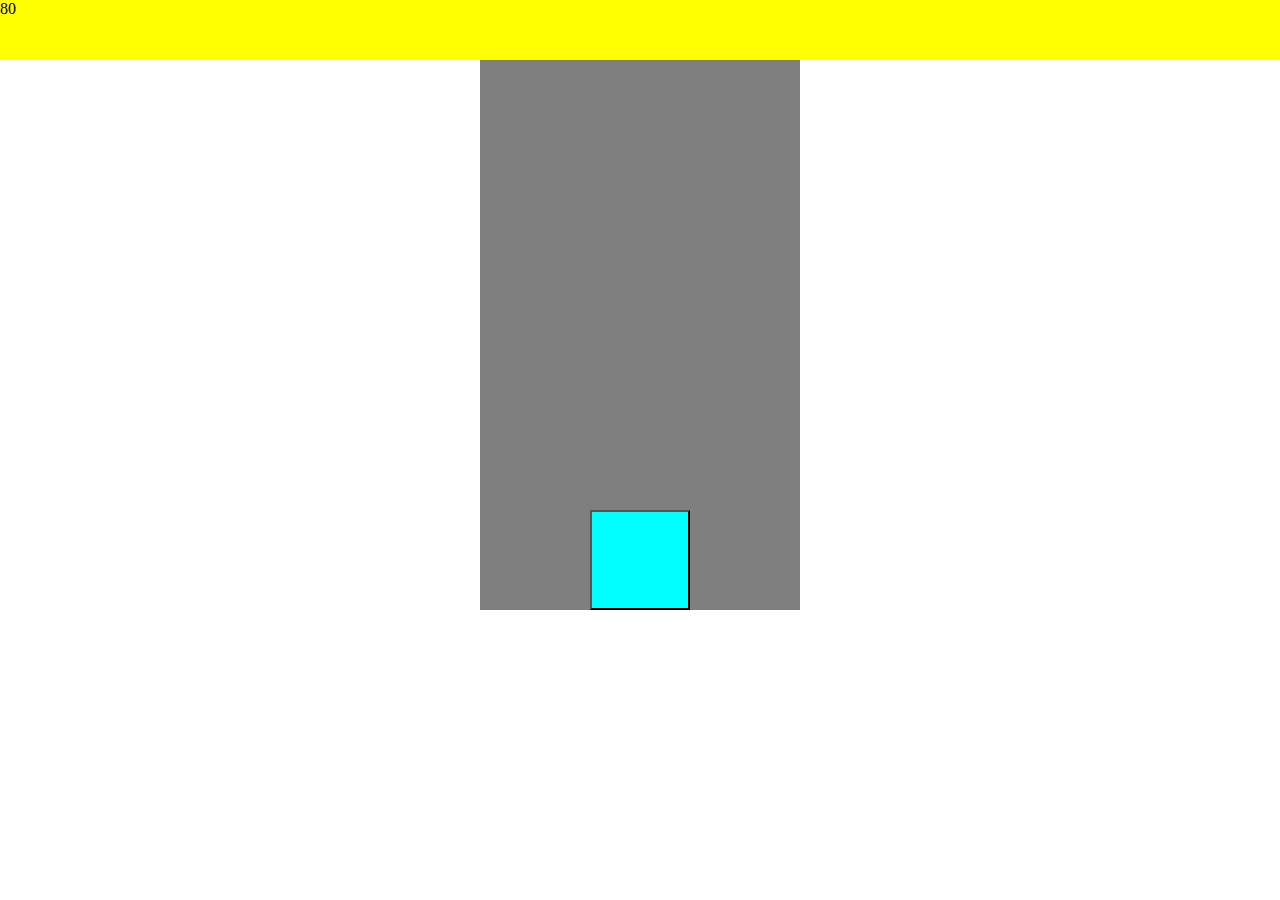
==== index.html @ cf4e9a6f "1.0" ====
<!DOCTYPE html>
<html lang="en">
<head>
    <meta charset="UTF-8">
    <meta name="viewport" content="width=device-width, initial-scale=1, shrink-to-fit=no">

    <title>Title</title>
    <link rel="stylesheet" href="./css/css.css">
    <style>
        *{
            margin: 0;
            padding: 0;
        }
    </style>
</head>
<body>
        <header>
            <div class="Score">80</div>
            <div class="progress"></div>
            <div class="time"></div>
            <div class="switch"> </div>
        </header>
        <div class="body">

            <input type="button" class="btn">
        </div>
</body>
<script src="index.js"></script>
</html>
---- css/css.css ----
html,body{
    height: 100%;
}
header{
    height: 60px;
    background-color: yellow;
}
.body{
    background-color: rgba(0,0,0,.5);
    position: relative;
    width: 320px;
    height: 550px;
    margin: 0 auto;
}
.btn{
    position: absolute;
    bottom: 0;
    width: 100px;
    height: 100px;
    left:calc(50% - 50px);
    background-color: aqua;
}
.bull,.red{
    width: 30px;
    height: 30px;
    background-color: aqua;
    position: absolute;
    bottom: 100px;
    left: calc(50% - 15px);
}
.red{
    background-color:red;
}
.target{
    width: 45px;
    height: 45px;
    background-color: blue;
    position:absolute;
    top: -20px;
    left: calc(50% - 22px);
}
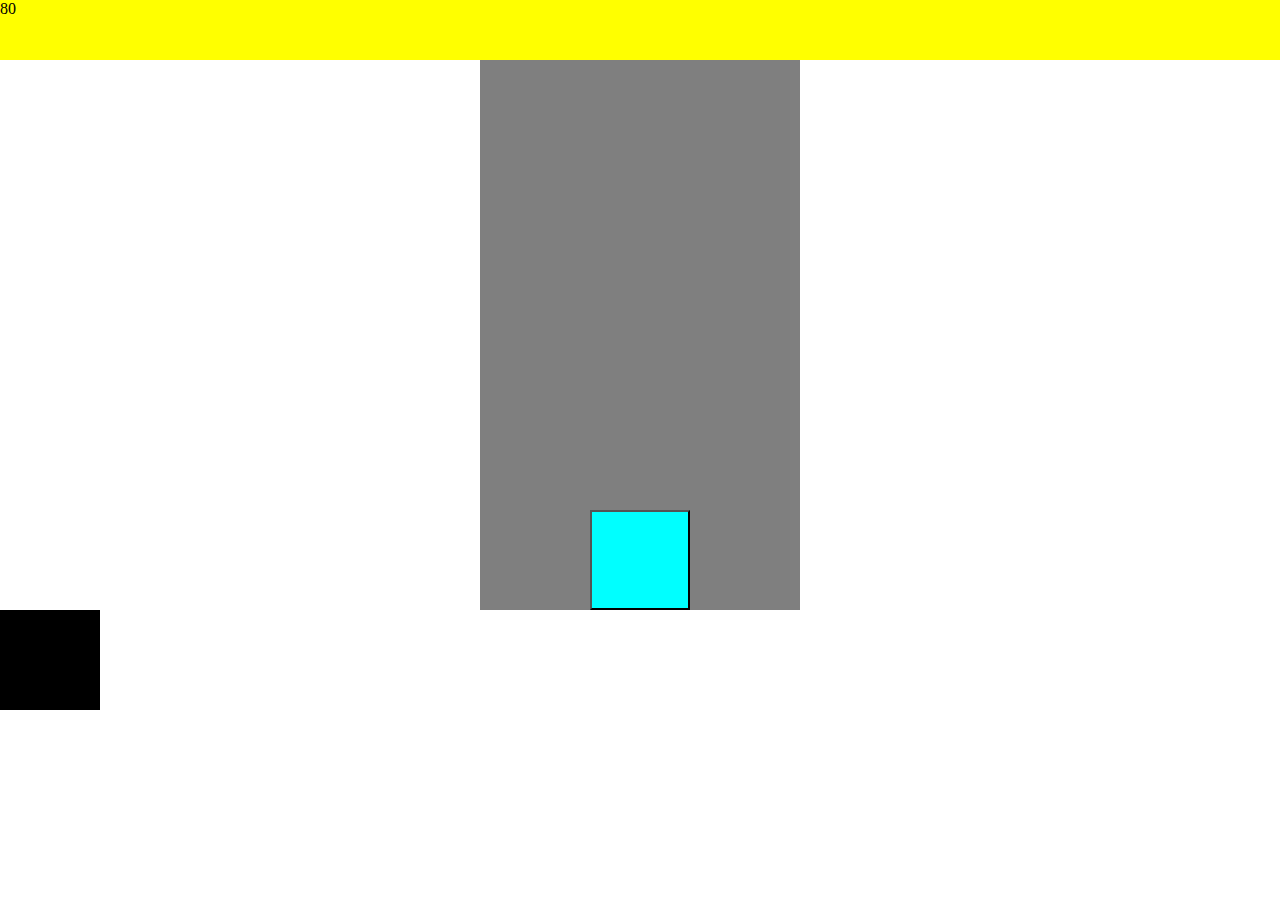
==== commit 6e8de188: "2018/08/04" ====
--- a/index.html
+++ b/index.html
@@ -24,6 +24,9 @@
 
             <input type="button" class="btn">
         </div>
+        <div class="over">
+            <span class="over1"></span>
+        </div>
 </body>
 <script src="index.js"></script>
 </html>--- a/css/css.css
+++ b/css/css.css
@@ -11,6 +11,7 @@
     width: 320px;
     height: 550px;
     margin: 0 auto;
+    overflow: hidden;
 }
 .btn{
     position: absolute;
@@ -38,4 +39,56 @@
     position:absolute;
     top: -20px;
     left: calc(50% - 22px);
+}
+.over{
+    position: absolute;
+    width: 100px;
+    height: 100px;
+    background-color: black;
+}
+.over .over1{
+    animation-name:myfirst,myfirst2;
+    animation-duration:0.8s,0.8s;
+    animation-delay:0s, 0.8s;
+    position: absolute;
+    display: block;
+    /*background: url("../img/aperture.png");*/
+
+}
+
+@keyframes myfirst{
+    from {
+        width: 0;
+        height: 0;
+        left: 50%;
+        top: 50%;
+        background: url("../img/aperture.png");
+        background-size: cover;
+    }
+    to{
+        width: 100px;
+        height: 100px;
+        left: calc(50% - 50px);
+        top:  calc(50% - 50px);
+        background: url("../img/aperture.png");
+        background-size: cover;
+    }
+}
+@keyframes myfirst2 {
+    from {
+        width: 100%;
+        height: 100%;
+        left:0;
+        bottom:-20px;
+        background: url("../img/Artboard 11.png") no-repeat;
+        background-size: 100%;
+    }
+    to{
+        width: 100%;
+        height: 100%;
+        left:0;
+        bottom:10px;
+        background: url("../img/Artboard 11.png") no-repeat;
+        background-size: 100%;
+    }
 }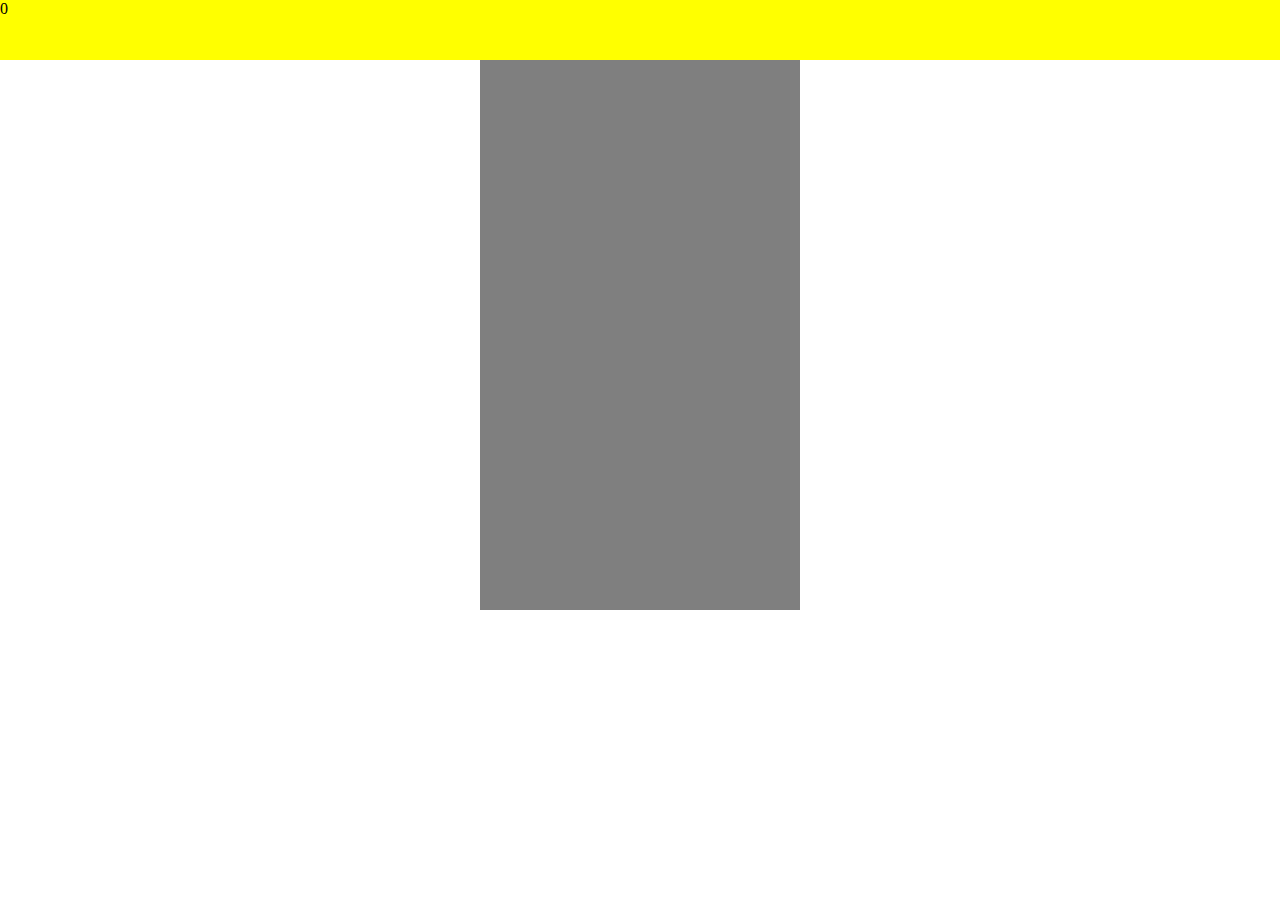
==== commit 3e3610f4: "2018/08/07" ====
--- a/index.html
+++ b/index.html
@@ -15,17 +15,14 @@
 </head>
 <body>
         <header>
-            <div class="Score">80</div>
+            <div class="Score">0</div>
             <div class="progress"></div>
             <div class="time"></div>
             <div class="switch"> </div>
         </header>
+
         <div class="body">
-
             <input type="button" class="btn">
-        </div>
-        <div class="over">
-            <span class="over1"></span>
         </div>
 </body>
 <script src="index.js"></script>
--- a/css/css.css
+++ b/css/css.css
@@ -19,23 +19,41 @@
     width: 100px;
     height: 100px;
     left:calc(50% - 50px);
-    background-color: aqua;
+    background:rgba(0,0,0,0) url("../img/bow_and_arrow.png");
+    background-size:cover;
+    border: 0;
+    outline: none;
 }
 .bull,.red{
     width: 30px;
     height: 30px;
-    background-color: aqua;
     position: absolute;
     bottom: 100px;
-    left: calc(50% - 15px);
+    left: calc(50% - 10px);
+}
+.bull{
+    background-image: url("../img/love.png");
+    background-size: 30px 30px;
 }
 .red{
-    background-color:red;
+    height: 60px;
+    background-image: url("../img/love.png");
+    background-size: 30px 30px;
 }
 .target{
     width: 45px;
     height: 45px;
-    background-color: blue;
+    background-image: url("../img/boy.png");
+    background-size:cover;
+    position:absolute;
+    top: -20px;
+    left: calc(50% - 22px);
+}
+.target2{
+    background-image: url("../img/girl.png");
+    background-size:cover;
+    width: 45px;
+    height: 45px;
     position:absolute;
     top: -20px;
     left: calc(50% - 22px);
@@ -44,7 +62,7 @@
     position: absolute;
     width: 100px;
     height: 100px;
-    background-color: black;
+    background-color: rgba(0,0,0,0);
 }
 .over .over1{
     animation-name:myfirst,myfirst2;
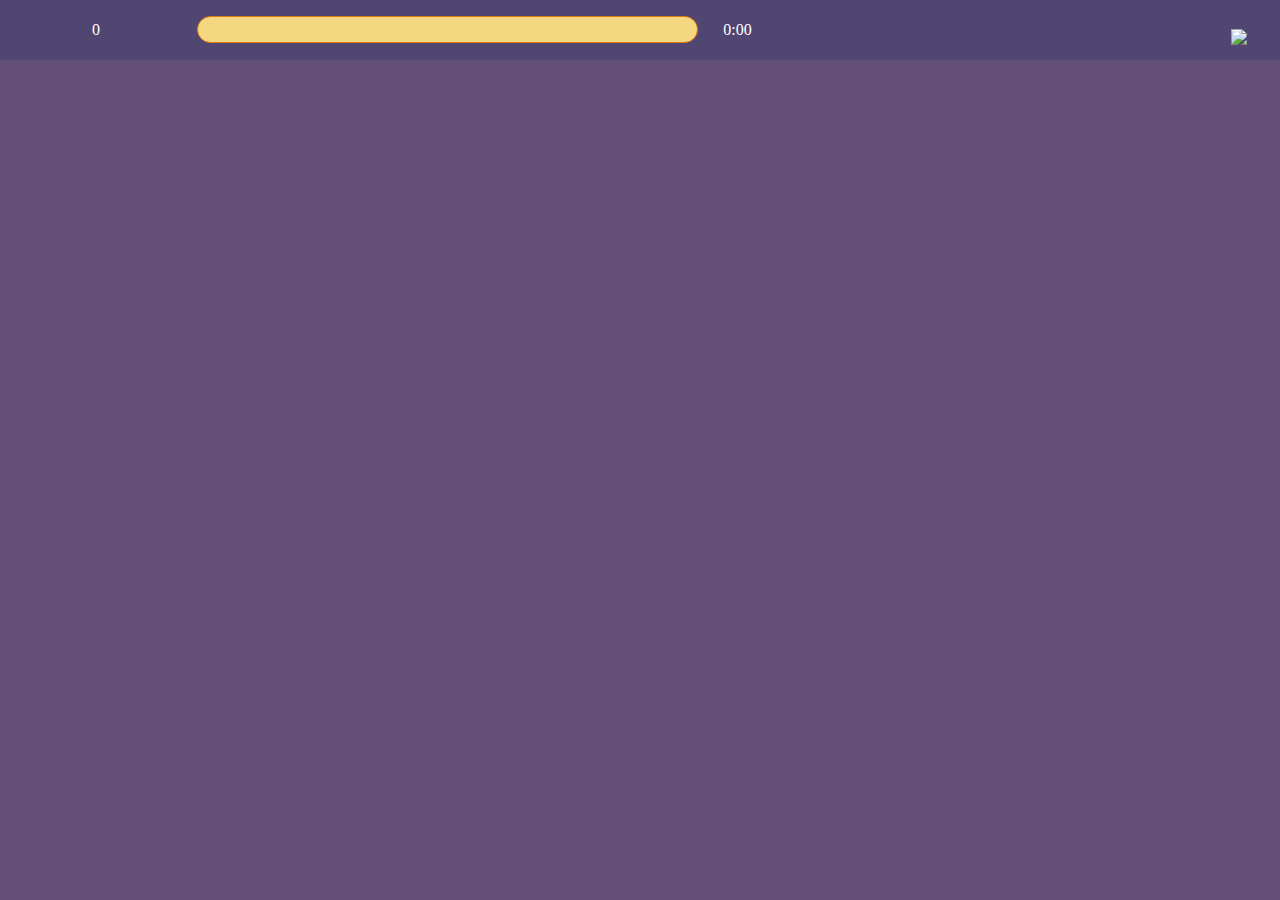
==== commit a2960e49: "20180/08/08" ====
--- a/index.html
+++ b/index.html
@@ -16,11 +16,10 @@
 <body>
         <header>
             <div class="Score">0</div>
-            <div class="progress"></div>
-            <div class="time"></div>
-            <div class="switch"> </div>
+            <div class="progress"> <span class="hen"> </span></div>
+            <div class="time">0:00</div>
+            <div class="StopAndStart"><img src="./img/stop.png"></div>
         </header>
-
         <div class="body">
             <input type="button" class="btn">
         </div>
--- a/css/css.css
+++ b/css/css.css
@@ -1,17 +1,53 @@
 html,body{
     height: 100%;
 }
+body{
+    background-color: #634E75;
+}
 header{
     height: 60px;
-    background-color: yellow;
+    background-color: #514572;
 }
+header div{
+    height: 100%;
+    float: left;
+    line-height: 60px;
+}
+header div:nth-child(1){
+    width: 15%;
+    text-align: center;
+    color: white;
+}
+header .progress{
+    width: 39%;
+    height: 25px;
+    background-color: #F4D781;
+    border: 1px solid #DD7A0A;
+    border-radius: 20px;
+    margin: 16px 5px;
+}
+header .time{
+    color: white;
+    margin: 0 20px;
+}
+header .StopAndStart{
+    width: 39px;
+    height: 39px;
+    margin-top: 10px;
+    float: right;
+    margin-right: 10px;
+}
+
 .body{
     background-color: rgba(0,0,0,.5);
     position: relative;
-    width: 320px;
     height: 550px;
     margin: 0 auto;
     overflow: hidden;
+    max-width: 414px;
+    min-width: 320px;
+    background: url("../img/bodybgi.png");
+    background-position: 50% 50%;
 }
 .btn{
     position: absolute;
@@ -70,8 +106,6 @@
     animation-delay:0s, 0.8s;
     position: absolute;
     display: block;
-    /*background: url("../img/aperture.png");*/
-
 }
 
 @keyframes myfirst{
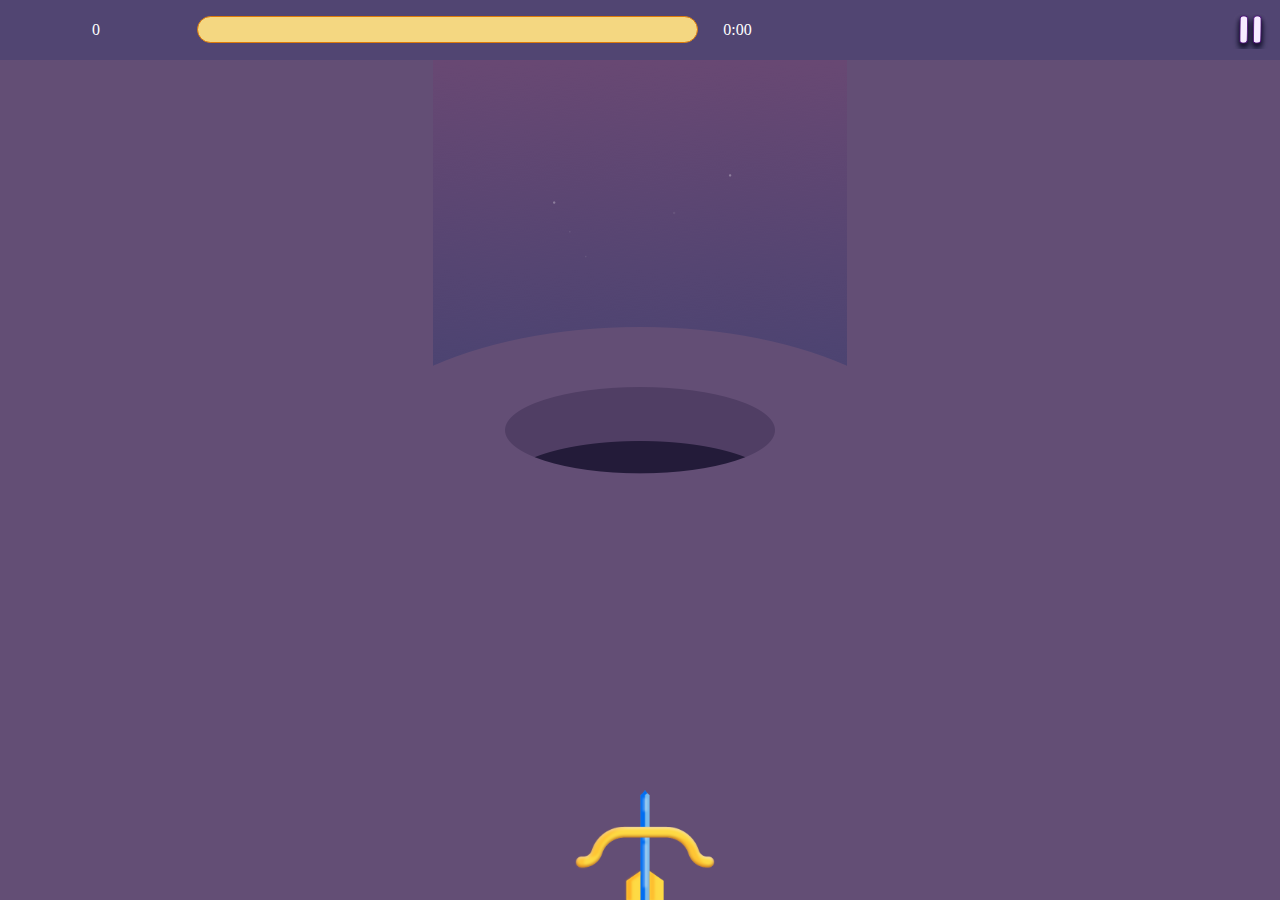
==== commit 03f9b1d9: "20180/08/09" ====
--- a/index.html
+++ b/index.html
@@ -21,8 +21,9 @@
             <div class="StopAndStart"><img src="./img/stop.png"></div>
         </header>
         <div class="body">
-            <input type="button" class="btn">
+
         </div>
+        <input type="button" class="btn">
 </body>
 <script src="index.js"></script>
 </html>--- a/css/css.css
+++ b/css/css.css
@@ -3,6 +3,11 @@
 }
 body{
     background-color: #634E75;
+    -moz-user-select: none;
+    -webkit-user-select: none;
+    -ms-user-select: none;
+    -khtml-user-select: none;
+    user-select: none;
 }
 header{
     height: 60px;
@@ -52,13 +57,17 @@
 .btn{
     position: absolute;
     bottom: 0;
-    width: 100px;
-    height: 100px;
-    left:calc(50% - 50px);
-    background:rgba(0,0,0,0) url("../img/bow_and_arrow.png");
+    width: 140px;
+    height: 125px;
+    left: calc(50% - 65px);
+    background-color:rgba(0,0,0,0);
+    background-image:url("../img/bow_and_arrow.png");
     background-size:cover;
     border: 0;
     outline: none;
+}
+.btn:active{
+    background-image:url("../img/bow_and_arrow_ed.png");
 }
 .bull,.red{
     width: 30px;
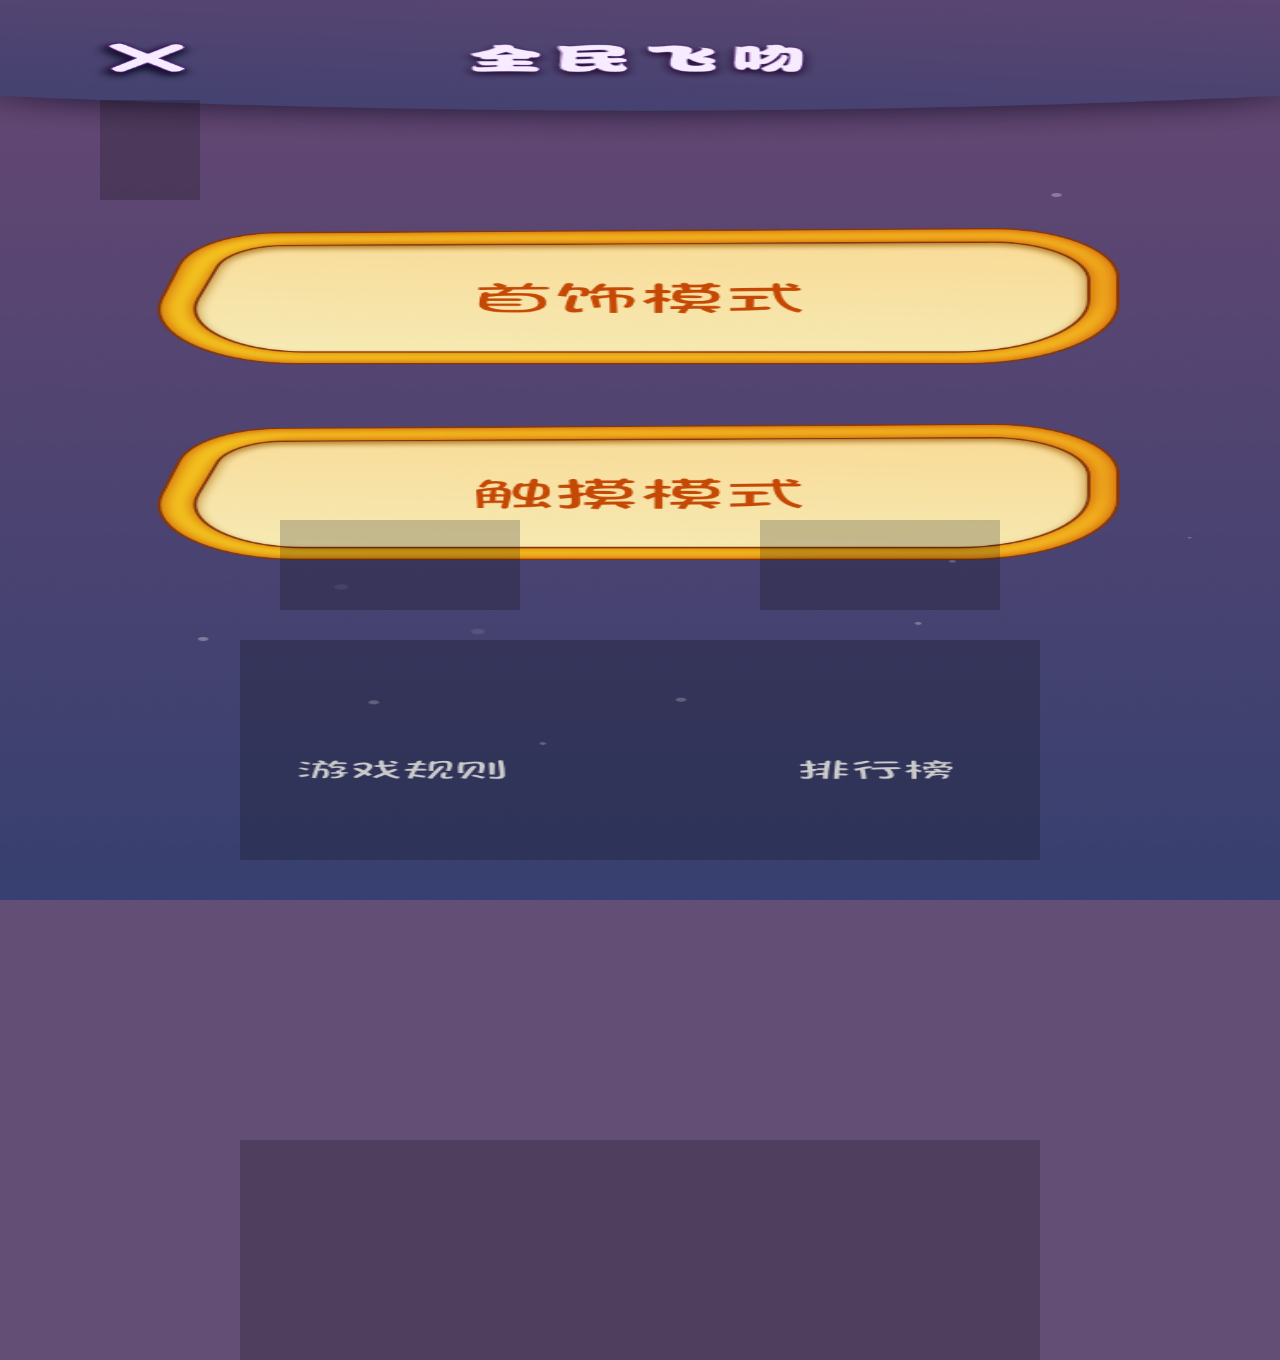
==== commit 22e3372c: "2.0" ====
--- a/index.html
+++ b/index.html
@@ -14,9 +14,20 @@
     </style>
 </head>
 <body>
+    <DIV class="index">
+        <span class="Close"></span>
+        <span class="Start1"></span>
+        <span class="Start2"></span>
+        <span class="rule"></span>
+        <span class="king"></span>
+    </DIV>
+    <div class="_rule">
+        <span class="_ruleBox"> </span>
+    </div>
+    <div class="_body">
         <header>
             <div class="Score">0</div>
-            <div class="progress"> <span class="hen"> </span></div>
+            <div class="progress"> <span class="hen"></span></div>
             <div class="time">0:00</div>
             <div class="StopAndStart"><img src="./img/stop.png"></div>
         </header>
@@ -24,6 +35,61 @@
 
         </div>
         <input type="button" class="btn">
+    </div>
 </body>
 <script src="index.js"></script>
+<script>
+    var can = window.innerWidth/640;
+    /**关闭按钮位置**/
+     var Close = document.querySelector(".Close");
+         Close.style.left=50*can+"px";
+         Close.style.top=50*can+"px";
+         Close.style.width=50*can+"px";
+         Close.style.height=50*can+"px";
+    /**游戏模式按钮1位置**/
+    var Start1 = document.querySelector(".Start1");
+        Start1.style.left=120*can+"px";
+        Start1.style.top=320*can+"px";
+        Start1.style.width=400*can+"px";
+        Start1.style.height=110*can+"px";
+    /**游戏模式按钮2位置**/
+    var Start2 = document.querySelector(".Start2");
+        Start2.style.left=120*can+"px";
+        Start2.style.top=570*can+"px";
+        Start2.style.width=400*can+"px";
+        Start2.style.height=110*can+"px";
+     /**游戏规则按钮位置**/
+     var rule = document.querySelector(".rule");
+         rule.style.left=140*can+"px";
+         rule.style.bottom=145*can+"px";
+         rule.style.width=120*can+"px";
+         rule.style.height=45*can+"px";
+      /**排行榜位置**/
+      var king = document.querySelector(".king");
+          king.style.right=140*can+"px";
+          king.style.bottom=145*can+"px";
+          king.style.width=120*can+"px";
+          king.style.height=45*can+"px";
+       /**规则关闭按钮**/
+       var _ruleBox= document.querySelector("._ruleBox");
+            _ruleBox.style.left=50*can+"px";
+            _ruleBox.style.top=50*can+"px";
+            _ruleBox.style.width=50*can+"px";
+            _ruleBox.style.height=50*can+"px";
+
+      /**跳转出各种页面**/
+      var _index= document.querySelector(".index"),
+          _rule = document.querySelector("._rule");
+      Start2.onclick=function(){
+          _index.style.top="-100%";
+          a.init()
+      };
+        rule.onclick=function(){
+            _rule.style.top="0px";
+        };
+    _ruleBox.onclick=function(){
+        _rule.style.top="-100%"
+    };
+
+</script>
 </html>--- a/css/css.css
+++ b/css/css.css
@@ -1,5 +1,7 @@
 html,body{
     height: 100%;
+    width: 100%;
+    overflow: hidden;
 }
 body{
     background-color: #634E75;
@@ -10,8 +12,9 @@
     user-select: none;
 }
 header{
-    height: 60px;
+    height: 70px;
     background-color: #514572;
+    border-radius: 0 0 50px 50px;
 }
 header div{
     height: 100%;
@@ -30,6 +33,21 @@
     border: 1px solid #DD7A0A;
     border-radius: 20px;
     margin: 16px 5px;
+    padding: 3px;
+    box-sizing: border-box;
+    position: relative;
+}
+.progress .hen{
+    position: absolute;
+    top: 2px;
+    bottom: 2px;
+    display: inline-block;
+    left: 2px;
+    right: 2px;
+    background-color: #DF8116;
+    border: 2px solid #86360A;
+    border-radius: 20px;
+    transition: all .8s;
 }
 header .time{
     color: white;
@@ -114,7 +132,12 @@
     animation-duration:0.8s,0.8s;
     animation-delay:0s, 0.8s;
     position: absolute;
-    display: block;
+    font-family:LcdD;
+    width: 100%;
+    color: #FF5EDC;
+    font-size: 50px;
+    text-align: center;
+    display: inline-block;
 }
 
 @keyframes myfirst{
@@ -135,21 +158,35 @@
         background-size: cover;
     }
 }
-@keyframes myfirst2 {
-    from {
-        width: 100%;
-        height: 100%;
-        left:0;
-        bottom:-20px;
-        background: url("../img/Artboard 11.png") no-repeat;
-        background-size: 100%;
-    }
-    to{
-        width: 100%;
-        height: 100%;
-        left:0;
-        bottom:10px;
-        background: url("../img/Artboard 11.png") no-repeat;
-        background-size: 100%;
-    }
-}+@font-face
+{
+    font-family: LcdD;
+    src: url(LcdD.ttf);
+}
+.index{
+    position: absolute;
+    width: 100%;
+    height: 100%;
+    top: 0;
+    right: 0;
+    background:url("../img/index.png");
+    background-size: 100% 100%;
+    z-index: 998;
+    transition: all .8s;
+}
+._rule{
+    position: absolute;
+    width: 100%;
+    height: 100%;
+    top: -100%;
+    right: 0;
+    background:url("../img/rule.png");
+    background-size: 100% 100%;
+    z-index: 999;
+    transition: all .8s;
+}
+.Close,.Start1,.Start2,.rule,.king,._ruleBox{
+    position: absolute;
+    background-color: yellow;
+    background-color: rgba(0,0,0,.2);
+}
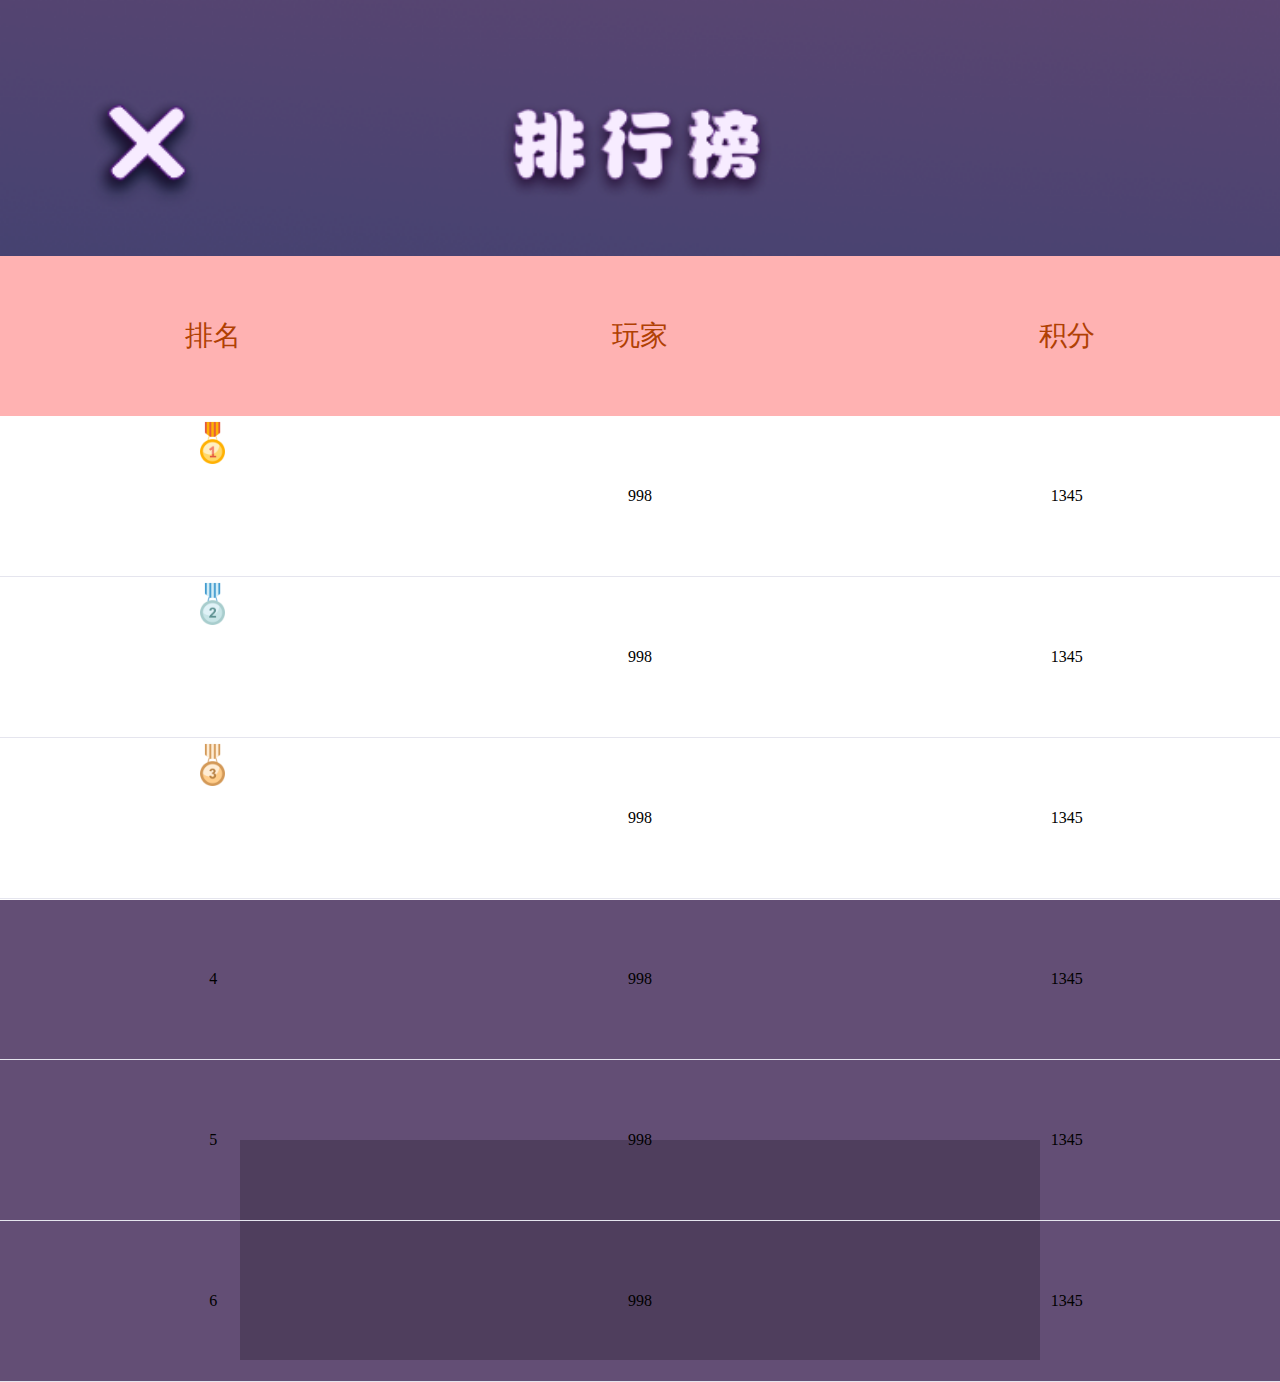
==== commit 171b5756: "08/13" ====
--- a/index.html
+++ b/index.html
@@ -14,16 +14,79 @@
     </style>
 </head>
 <body>
-    <DIV class="index">
+    <!--首页-->
+    <div class="b index">
         <span class="Close"></span>
         <span class="Start1"></span>
         <span class="Start2"></span>
         <span class="rule"></span>
         <span class="king"></span>
-    </DIV>
-    <div class="_rule">
+    </div>
+    <!--规则-->
+    <div class="b _rule">
         <span class="_ruleBox"> </span>
     </div>
+    <!--结算-->
+    <div class="b ement">
+        <span class="ement_del Close"></span>
+        <span class="factios"></span>
+        <span class="record"><span>最高记录&nbsp;</span></span>
+        <span class="record1"><span>排名&nbsp;</span></span>
+        <span class="record_rou"></span>
+        <span class="Replay"></span>
+    </div>
+    <!--暂停-->
+    <div class="b sup">
+        <span class="_1"></span>
+        <span class="_2"></span>
+        <span class="_3"></span>
+        <span class="_4"></span>
+    </div>
+    <!--排行-->
+    <div class="b paihang">
+        <table  cellspacing="0">
+            <thead>
+                <tr>
+                    <td>排名</td>
+                    <td>玩家</td>
+                    <td>积分</td>
+                </tr>
+            </thead>
+            <tbody>
+                <tr>
+                    <td><img src="./img/medals1.png"></td>
+                    <td><img src=""><span></span>998</td>
+                    <td>1345</td>
+                </tr>
+                <tr>
+                    <td><img src="./img/medals2.png"></td>
+                    <td><img src=""><span></span>998</td>
+                    <td>1345</td>
+                </tr>
+                <tr>
+                    <td><img src="./img/medals3.png"></td>
+                    <td><img src=""><span></span>998</td>
+                    <td>1345</td>
+                </tr>
+                <tr>
+                    <td><span>4</span></td>
+                    <td><img src=""><span></span>998</td>
+                    <td>1345</td>
+                </tr>
+                <tr>
+                    <td><span>5</span></td>
+                    <td><img src=""><span></span>998</td>
+                    <td>1345</td>
+                </tr>
+                <tr>
+                    <td><span>6</span></td>
+                    <td><img src=""><span></span>998</td>
+                    <td>1345</td>
+                </tr>
+            </tbody>
+        </table>
+    </div>
+    <!--游戏-->
     <div class="_body">
         <header>
             <div class="Score">0</div>
@@ -37,11 +100,86 @@
         <input type="button" class="btn">
     </div>
 </body>
-<script src="index.js"></script>
 <script>
+    function element(_class,obj){
+        var data = document.querySelectorAll(_class);
+        console.log(data);
+        for(var i = 0 ;i<data.length;i++){
+                for(var k in obj){
+                    data[i].style[k]=obj[k];
+                }
+        }
+    }
     var can = window.innerWidth/640;
+    /**排行位置**/
+    var paihang = document.querySelector(".paihang");
+        paihang.style.paddingTop=128*can+"px";
+        element(".paihang thead",{"lineHeight":80*can+"px"});
+        element(".paihang tbody",{"lineHeight":80*can+"px"});
+    /**暂停后终止游戏**/
+    var sup_4 = document.querySelector(".sup ._4");
+        sup_4.style.top=680*can+"px";
+        sup_4.style.left=220*can+"px";
+        sup_4.style.width=190*can+"px";
+        sup_4.style.height=50*can+"px";
+    /**暂停后重新开始**/
+    var sup_3 = document.querySelector(".sup ._3");
+        sup_3.style.top=585*can+"px";
+        sup_3.style.left=220*can+"px";
+        sup_3.style.width=190*can+"px";
+        sup_3.style.height=50*can+"px";
+    /**暂停后开始**/
+    var sup_2 = document.querySelector(".sup ._2");
+    sup_2.style.top=485*can+"px";
+    sup_2.style.left=220*can+"px";
+    sup_2.style.width=190*can+"px";
+    sup_2.style.height=50*can+"px";
+    /**暂停关闭**/
+    var sup_1 = document.querySelector(".sup ._1");
+        sup_1.style.top=60*can+"px";
+        sup_1.style.left=60*can+"px";
+        sup_1.style.width=50*can+"px";
+        sup_1.style.height=50*can+"px";
+    /**再玩一次位置**/
+    var Replay = document.querySelector(".Replay");
+        Replay.style.right=80*can+"px";
+        Replay.style.bottom=300*can+"px";
+        Replay.style.width=200*can+"px";
+        Replay.style.height=50*can+"px";
+    /**排行榜位置**/
+    var record_rou = document.querySelector(".ement .record_rou");
+        record_rou.style.left=80*can+"px";
+        record_rou.style.bottom=300*can+"px";
+        record_rou.style.width=200*can+"px";
+        record_rou.style.height=50*can+"px";
+    /**结算关闭位置**/
+    var ement =document.querySelector(".ement .Close");
+        ement.style.left=55*can+"px";
+        ement.style.top=55*can+"px";
+        ement.style.width=50*can+"px";
+        ement.style.height=50*can+"px";
+     /**结算分数**/
+     var factios = document.querySelector(".ement .factios");
+        factios.style.top=350*can+"px";
+        factios.style.width=640*can+"px";
+        factios.style.fontSize=100*can+"px";
+        factios.style.height=100*can+"px";
+    /**最高记录**/
+     var record = document.querySelector(".ement .record");
+          record.style.left=80*can+"px";
+          record.style.top=490*can+"px";
+          record.style.width=300*can+"px";
+          record.style.height=50*can+"px";
+          record.style.fontSize=45*can+"px";
+     /**排名**/
+     var record1 = document.querySelector(".ement .record1");
+          record1.style.left=380*can+'px';
+          record1.style.top=490*can+"px";
+          record1.style.width=250*can+"px";
+          record1.style.height=50*can+"px";
+          record1.style.fontSize=45*can+"px";
     /**关闭按钮位置**/
-     var Close = document.querySelector(".Close");
+    var Close = document.querySelector(".index .Close");
          Close.style.left=50*can+"px";
          Close.style.top=50*can+"px";
          Close.style.width=50*can+"px";
@@ -79,7 +217,9 @@
 
       /**跳转出各种页面**/
       var _index= document.querySelector(".index"),
-          _rule = document.querySelector("._rule");
+          _rule = document.querySelector("._rule"),
+          _ement = document.querySelector(".ement"),
+          sup    = document.querySelector(".sup");
       Start2.onclick=function(){
           _index.style.top="-100%";
           a.init()
@@ -90,6 +230,20 @@
     _ruleBox.onclick=function(){
         _rule.style.top="-100%"
     };
-
+      Replay.onclick=function(){
+            a.init( );
+            _ement.style.top="-100%";
+        };
+       sup_2.onclick=function(){
+            sup.style.top="-100%";
+            a.start( );
+        };
+       sup_3.onclick=function(){
+            sup.style.top="-100%";
+            a.END();
+            _ement.style.top="-100%";
+            a.init();
+        };
 </script>
+<script src="index.js"></script>
 </html>--- a/css/css.css
+++ b/css/css.css
@@ -163,30 +163,90 @@
     font-family: LcdD;
     src: url(LcdD.ttf);
 }
-.index{
+.b{
     position: absolute;
     width: 100%;
     height: 100%;
     top: 0;
     right: 0;
+    transition: all .8s;
+}
+.factios{
+    text-align: center;
+    font-family:LcdD;
+    color: #E4932B;
+}
+.index{
     background:url("../img/index.png");
     background-size: 100% 100%;
     z-index: 998;
-    transition: all .8s;
 }
 ._rule{
-    position: absolute;
-    width: 100%;
-    height: 100%;
     top: -100%;
-    right: 0;
     background:url("../img/rule.png");
     background-size: 100% 100%;
     z-index: 999;
-    transition: all .8s;
-}
-.Close,.Start1,.Start2,.rule,.king,._ruleBox{
-    position: absolute;
-    background-color: yellow;
-    background-color: rgba(0,0,0,.2);
-}
+}
+.ement{
+    background:url("../img/ement.png");
+    background-size: 100% 100%;
+    z-index: 999;
+    top:-100%;
+}
+.sup{
+    background: url("../img/sup.png");
+    background-size: 100% 100%;
+    z-index: 999;
+    top: -100%;
+}
+.paihang{
+    background:white url("../img/paihang.png");
+    background-size: 100%;
+    z-index: 999;
+    top: 0;
+    box-sizing: border-box;
+}
+.paihang table{
+    width: 100%;
+}
+.paihang table thead{
+    font-family: 隶书;
+    font-size: 28px;
+    color: #B04003;
+    background-color: #FFB2B2;
+}
+.paihang table td{
+    text-align: center;
+}
+.paihang table tbody{
+    font-size:16px;
+}
+.paihang table tbody{
+    box-sizing: border-box;
+}
+.paihang table tbody td{
+    position: relative;
+}
+.paihang table tbody tr:nth-child(1) td:nth-child(1) img,.paihang table tbody tr:nth-child(2) td:nth-child(1) img,.paihang table tbody tr:nth-child(3) td:nth-child(1) img{
+    position: absolute;
+    top: 5px;
+    right: 50%;
+    margin-right: -12px;
+    width: 25px;
+}
+.paihang table tbody td{
+    border-bottom: 1px solid #E5E5EE;
+}
+.Close,.Start1,.Start2,.rule,.king,._ruleBox,.factios,.record,.record1,.record_rou,.Replay,._1,._2,._3,._4{
+    background: rgba(0,0,0,.2);
+    position: absolute;
+}
+.record ,.record1{
+    color: #FF7200;
+    font-family: 隶书;
+}
+.record span,.record1 span{
+    color: white;
+    font-size: 21px;
+}
+
